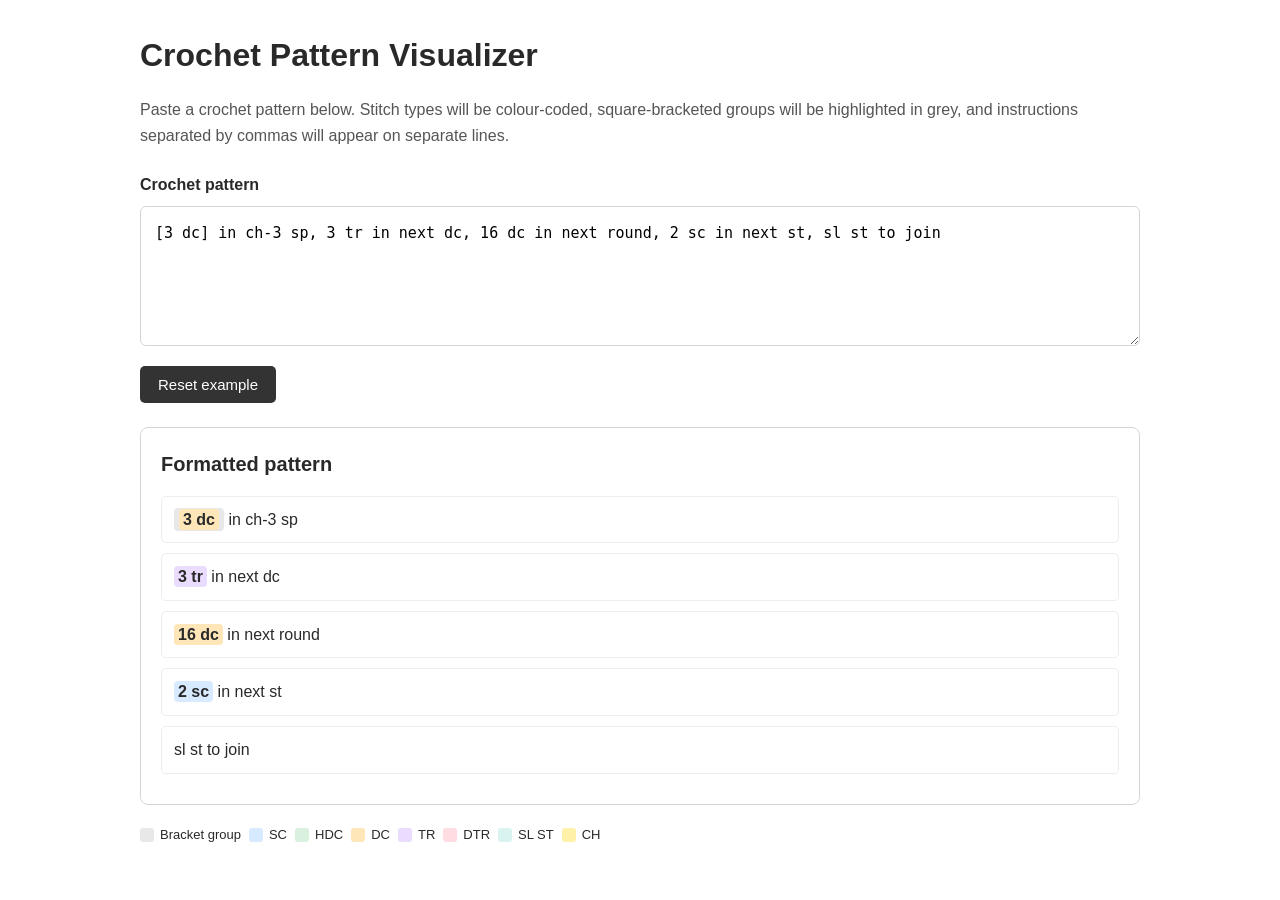
==== visualizer.html @ 1ea1aa79 "Create visualizer.html" ====
<!DOCTYPE html>
<html lang="en">
<head>
<meta charset="UTF-8">
<meta name="viewport" content="width=device-width, initial-scale=1.0">
<title>Crochet Pattern Visualizer</title>

<style>
/* How it works: Define the colours used for each stitch type and instruction group. */
:root {
    --group-grey: #e8e8e8;
    --sc-color: #d8eaff;
    --hdc-color: #d9f0df;
    --dc-color: #ffe6b8;
    --tr-color: #eadcff;
    --dtr-color: #ffdce2;
    --sl-st-color: #d9f3f0;
    --ch-color: #fff2a8;
    --default-color: #f3f3f3;
    --border-color: #d5d5d5;
}

body {
    font-family: Arial, sans-serif;
    max-width: 1000px;
    margin: 30px auto;
    padding: 0 20px;
    color: #292929;
    line-height: 1.6;
}

h1 {
    margin-bottom: 8px;
}

.description {
    color: #555;
    margin-bottom: 24px;
}

label {
    display: block;
    font-weight: bold;
    margin-bottom: 8px;
}

textarea {
    box-sizing: border-box;
    width: 100%;
    min-height: 140px;
    padding: 14px;
    font-family: monospace;
    font-size: 15px;
    line-height: 1.7;
    border: 1px solid var(--border-color);
    border-radius: 6px;
    resize: vertical;
}

button {
    margin: 12px 0 24px;
    padding: 10px 18px;
    border: 0;
    border-radius: 5px;
    background: #333;
    color: white;
    font-size: 15px;
    cursor: pointer;
}

button:hover {
    background: #555;
}

.preview {
    border: 1px solid var(--border-color);
    border-radius: 8px;
    padding: 20px;
    background: #fff;
}

.preview h2 {
    font-size: 20px;
    margin: 0 0 16px;
}

/* Each comma-separated instruction gets its own visual group. */
.instruction {
    display: block;
    margin: 0 0 10px;
    padding: 10px 12px;
    border: 1px solid #ededed;
    border-radius: 5px;
    background: #fff;
    overflow-wrap: anywhere;
}

/* Bracketed groups receive a neutral grey background. */
.bracket-group {
    background: var(--group-grey);
    border-radius: 4px;
    padding: 3px 5px;
    box-decoration-break: clone;
    -webkit-box-decoration-break: clone;
}

/* Highlight the count and stitch abbreviation together. */
.stitch {
    display: inline;
    padding: 2px 4px;
    border-radius: 4px;
    font-weight: bold;
    box-decoration-break: clone;
    -webkit-box-decoration-break: clone;
}

.st-sc  { background: var(--sc-color); }
.st-hdc { background: var(--hdc-color); }
.st-dc  { background: var(--dc-color); }
.st-tr  { background: var(--tr-color); }
.st-dtr { background: var(--dtr-color); }
.st-sl  { background: var(--sl-st-color); }
.st-ch  { background: var(--ch-color); }

.stitch-legend {
    display: flex;
    flex-wrap: wrap;
    gap: 8px;
    margin-top: 20px;
}

.legend-item {
    display: inline-flex;
    align-items: center;
    gap: 6px;
    font-size: 13px;
}

.legend-swatch {
    display: inline-block;
    width: 14px;
    height: 14px;
    border-radius: 3px;
}

.legend-group { background: var(--group-grey); }
.legend-sc { background: var(--sc-color); }
.legend-hdc { background: var(--hdc-color); }
.legend-dc { background: var(--dc-color); }
.legend-tr { background: var(--tr-color); }
.legend-dtr { background: var(--dtr-color); }
.legend-sl { background: var(--sl-st-color); }
.legend-ch { background: var(--ch-color); }

@media (max-width: 600px) {
    body {
        margin: 15px auto;
        padding: 0 12px;
    }

    .preview {
        padding: 12px;
    }

    .instruction {
        padding: 9px;
    }
}
</style>
</head>

<body>

<h1>Crochet Pattern Visualizer</h1>

<p class="description">
    Paste a crochet pattern below. Stitch types will be colour-coded,
    square-bracketed groups will be highlighted in grey, and instructions
    separated by commas will appear on separate lines.
</p>

<label for="patternInput">Crochet pattern</label>

<textarea id="patternInput" spellcheck="false">[3 dc] in ch-3 sp, 3 tr in next dc, 16 dc in next round, 2 sc in next st, sl st to join</textarea>

<button type="button" id="resetPattern">Reset example</button>

<section class="preview" aria-live="polite">
    <h2>Formatted pattern</h2>
    <div id="patternOutput"></div>
</section>

<div class="stitch-legend" aria-label="Stitch colour legend">
    <span class="legend-item">
        <span class="legend-swatch legend-group"></span>Bracket group
    </span>
    <span class="legend-item">
        <span class="legend-swatch legend-sc"></span>SC
    </span>
    <span class="legend-item">
        <span class="legend-swatch legend-hdc"></span>HDC
    </span>
    <span class="legend-item">
        <span class="legend-swatch legend-dc"></span>DC
    </span>
    <span class="legend-item">
        <span class="legend-swatch legend-tr"></span>TR
    </span>
    <span class="legend-item">
        <span class="legend-swatch legend-dtr"></span>DTR
    </span>
    <span class="legend-item">
        <span class="legend-swatch legend-sl"></span>SL ST
    </span>
    <span class="legend-item">
        <span class="legend-swatch legend-ch"></span>CH
    </span>
</div>

<script>
/*
Purpose: Convert plain crochet instructions into a colour-coded,
readable pattern preview.

How it works:
1. Split instructions at commas that are outside square brackets.
2. Hide square brackets and highlight their contents in grey.
3. Detect stitch abbreviations and their associated stitch counts.
4. Render the formatted instructions safely using DOM elements.
*/

const patternInput = document.getElementById("patternInput");
const patternOutput = document.getElementById("patternOutput");
const resetButton = document.getElementById("resetPattern");

const examplePattern =
    "[3 dc] in ch-3 sp, 3 tr in next dc, 16 dc in next round, 2 sc in next st, sl st to join";

/* Match longer stitch abbreviations before shorter ones. */
const stitchTypes = [
    {
        name: "dtr",
        pattern: "dtr",
        className: "st-dtr"
    },
    {
        name: "tr",
        pattern: "tr",
        className: "st-tr"
    },
    {
        name: "hdc",
        pattern: "hdc",
        className: "st-hdc"
    },
    {
        name: "dc",
        pattern: "dc",
        className: "st-dc"
    },
    {
        name: "sc",
        pattern: "sc",
        className: "st-sc"
    },
    {
        name: "sl st",
        pattern: "sl\\s*st",
        className: "st-sl"
    },
    {
        name: "ch",
        pattern: "ch",
        className: "st-ch"
    }
];

/* Split at commas only when outside square-bracketed groups. */
function splitInstructions(text) {
    const instructions = [];
    let current = "";
    let bracketDepth = 0;

    for (const character of text) {
        if (character === "[") {
            bracketDepth++;
            current += character;
        } else if (character === "]") {
            bracketDepth = Math.max(0, bracketDepth - 1);
            current += character;
        } else if (character === "," && bracketDepth === 0) {
            if (current.trim()) {
                instructions.push(current.trim());
            }
            current = "";
        } else {
            current += character;
        }
    }

    if (current.trim()) {
        instructions.push(current.trim());
    }

    return instructions;
}

/* Find the stitch abbreviation associated with each stitch count. */
function getStitchRegex() {
    const alternatives = stitchTypes
        .map(stitch => stitch.pattern)
        .join("|");

    return new RegExp(
        "(\\d+)\\s+(" + alternatives + ")(?![a-z])",
        "gi"
    );
}

/* Return the appropriate CSS class for a matched stitch. */
function getStitchClass(abbreviation) {
    const normalized = abbreviation
        .toLowerCase()
        .replace(/\s+/g, " ");

    const stitch = stitchTypes.find(item => {
        const regex = new RegExp(
            "^" + item.pattern + "$",
            "i"
        );
        return regex.test(normalized);
    });

    return stitch ? stitch.className : "";
}

/*
Render text in segments. Text nodes are used instead of inserting
pattern text as HTML, preventing pasted instructions from becoming markup.
*/
function renderHighlightedText(container, text) {
    const regex = getStitchRegex();
    let lastIndex = 0;
    let match;

    while ((match = regex.exec(text)) !== null) {
        if (match.index > lastIndex) {
            container.appendChild(
                document.createTextNode(
                    text.slice(lastIndex, match.index)
                )
            );
        }

        const stitch = document.createElement("span");
        stitch.className =
            "stitch " + getStitchClass(match[2]);

        stitch.textContent = match[0];
        container.appendChild(stitch);

        lastIndex = regex.lastIndex;
    }

    if (lastIndex < text.length) {
        container.appendChild(
            document.createTextNode(text.slice(lastIndex))
        );
    }
}

/* Hide brackets and apply grey highlighting to their contents. */
function renderInstruction(container, instruction) {
    let position = 0;

    while (position < instruction.length) {
        const openIndex = instruction.indexOf("[", position);

        if (openIndex === -1) {
            renderHighlightedText(
                container,
                instruction.slice(position)
            );
            break;
        }

        renderHighlightedText(
            container,
            instruction.slice(position, openIndex)
        );

        let depth = 1;
        let closeIndex = openIndex + 1;

        while (closeIndex < instruction.length && depth > 0) {
            if (instruction[closeIndex] === "[") depth++;
            if (instruction[closeIndex] === "]") depth--;
            closeIndex++;
        }

        const hasClosingBracket = depth === 0;
        const groupEnd = hasClosingBracket
            ? closeIndex - 1
            : instruction.length;

        const group = document.createElement("span");
        group.className = "bracket-group";

        renderHighlightedText(
            group,
            instruction.slice(openIndex + 1, groupEnd)
        );

        container.appendChild(group);

        position = hasClosingBracket
            ? closeIndex
            : instruction.length;
    }
}

/* Rebuild the preview whenever the input changes. */
function updatePreview() {
    patternOutput.replaceChildren();

    const instructions = splitInstructions(patternInput.value);

    instructions.forEach(instruction => {
        const line = document.createElement("div");
        line.className = "instruction";

        renderInstruction(line, instruction);

        patternOutput.appendChild(line);
    });
}

patternInput.addEventListener("input", updatePreview);

resetButton.addEventListener("click", () => {
    patternInput.value = examplePattern;
    updatePreview();
});

updatePreview();
</script>

</body>
</html>
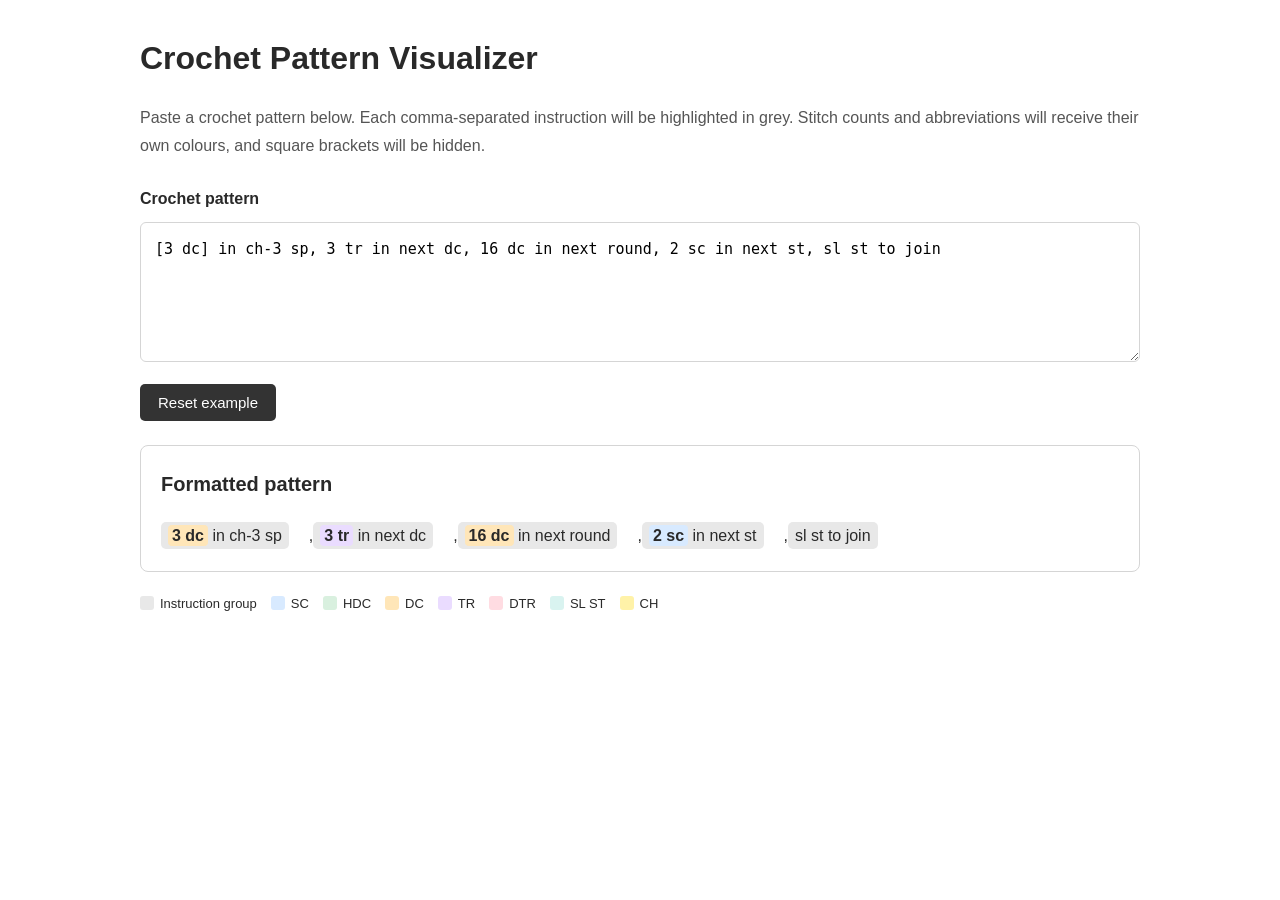
==== commit 3ffca003: "Update visualizer.html Update instruction groups" ====
--- a/visualizer.html
+++ b/visualizer.html
@@ -7,7 +7,7 @@
 <title>Crochet Pattern Visualizer</title>
 
 <style>
-/* How it works: Define the colours used for each stitch type and instruction group. */
+/* How it works: Define the colours used for stitches and instruction groups. */
 :root {
     --group-grey: #e8e8e8;
     --sc-color: #d8eaff;
@@ -17,7 +17,6 @@
     --dtr-color: #ffdce2;
     --sl-st-color: #d9f3f0;
     --ch-color: #fff2a8;
-    --default-color: #f3f3f3;
     --border-color: #d5d5d5;
 }
 
@@ -27,7 +26,7 @@
     margin: 30px auto;
     padding: 0 20px;
     color: #292929;
-    line-height: 1.6;
+    line-height: 1.8;
 }
 
 h1 {
@@ -73,6 +72,7 @@
     background: #555;
 }
 
+/* Pattern preview container. */
 .preview {
     border: 1px solid var(--border-color);
     border-radius: 8px;
@@ -82,30 +82,25 @@
 
 .preview h2 {
     font-size: 20px;
-    margin: 0 0 16px;
-}
-
-/* Each comma-separated instruction gets its own visual group. */
+    margin: 0 0 20px;
+}
+
+/*
+Each comma-separated instruction has a grey background.
+Instructions remain inline and wrap naturally.
+The 20px right margin separates adjacent instructions.
+*/
 .instruction {
-    display: block;
-    margin: 0 0 10px;
-    padding: 10px 12px;
-    border: 1px solid #ededed;
+    display: inline;
+    margin-right: 20px;
+    padding: 5px 7px;
     border-radius: 5px;
-    background: #fff;
-    overflow-wrap: anywhere;
-}
-
-/* Bracketed groups receive a neutral grey background. */
-.bracket-group {
     background: var(--group-grey);
-    border-radius: 4px;
-    padding: 3px 5px;
     box-decoration-break: clone;
     -webkit-box-decoration-break: clone;
 }
 
-/* Highlight the count and stitch abbreviation together. */
+/* Highlight stitch counts and abbreviations. */
 .stitch {
     display: inline;
     padding: 2px 4px;
@@ -123,10 +118,11 @@
 .st-sl  { background: var(--sl-st-color); }
 .st-ch  { background: var(--ch-color); }
 
+/* Colour legend. */
 .stitch-legend {
     display: flex;
     flex-wrap: wrap;
-    gap: 8px;
+    gap: 8px 14px;
     margin-top: 20px;
 }
 
@@ -162,10 +158,6 @@
     .preview {
         padding: 12px;
     }
-
-    .instruction {
-        padding: 9px;
-    }
 }
 </style>
 </head>
@@ -175,9 +167,9 @@
 <h1>Crochet Pattern Visualizer</h1>
 
 <p class="description">
-    Paste a crochet pattern below. Stitch types will be colour-coded,
-    square-bracketed groups will be highlighted in grey, and instructions
-    separated by commas will appear on separate lines.
+    Paste a crochet pattern below. Each comma-separated instruction
+    will be highlighted in grey. Stitch counts and abbreviations will
+    receive their own colours, and square brackets will be hidden.
 </p>
 
 <label for="patternInput">Crochet pattern</label>
@@ -193,41 +185,50 @@
 
 <div class="stitch-legend" aria-label="Stitch colour legend">
     <span class="legend-item">
-        <span class="legend-swatch legend-group"></span>Bracket group
-    </span>
-    <span class="legend-item">
-        <span class="legend-swatch legend-sc"></span>SC
-    </span>
-    <span class="legend-item">
-        <span class="legend-swatch legend-hdc"></span>HDC
-    </span>
-    <span class="legend-item">
-        <span class="legend-swatch legend-dc"></span>DC
-    </span>
-    <span class="legend-item">
-        <span class="legend-swatch legend-tr"></span>TR
-    </span>
-    <span class="legend-item">
-        <span class="legend-swatch legend-dtr"></span>DTR
-    </span>
-    <span class="legend-item">
-        <span class="legend-swatch legend-sl"></span>SL ST
-    </span>
-    <span class="legend-item">
-        <span class="legend-swatch legend-ch"></span>CH
+        <span class="legend-swatch legend-group"></span>
+        Instruction group
+    </span>
+    <span class="legend-item">
+        <span class="legend-swatch legend-sc"></span>
+        SC
+    </span>
+    <span class="legend-item">
+        <span class="legend-swatch legend-hdc"></span>
+        HDC
+    </span>
+    <span class="legend-item">
+        <span class="legend-swatch legend-dc"></span>
+        DC
+    </span>
+    <span class="legend-item">
+        <span class="legend-swatch legend-tr"></span>
+        TR
+    </span>
+    <span class="legend-item">
+        <span class="legend-swatch legend-dtr"></span>
+        DTR
+    </span>
+    <span class="legend-item">
+        <span class="legend-swatch legend-sl"></span>
+        SL ST
+    </span>
+    <span class="legend-item">
+        <span class="legend-swatch legend-ch"></span>
+        CH
     </span>
 </div>
 
 <script>
 /*
-Purpose: Convert plain crochet instructions into a colour-coded,
-readable pattern preview.
+Purpose: Convert crochet pattern text into a colour-coded,
+inline preview.
 
 How it works:
-1. Split instructions at commas that are outside square brackets.
-2. Hide square brackets and highlight their contents in grey.
-3. Detect stitch abbreviations and their associated stitch counts.
-4. Render the formatted instructions safely using DOM elements.
+1. Split instructions at commas outside square brackets.
+2. Apply a grey background to each complete instruction.
+3. Hide square brackets and preserve their grouped text.
+4. Highlight stitch counts and abbreviations.
+5. Keep instructions inline with 20px of spacing.
 */
 
 const patternInput = document.getElementById("patternInput");
@@ -237,7 +238,7 @@
 const examplePattern =
     "[3 dc] in ch-3 sp, 3 tr in next dc, 16 dc in next round, 2 sc in next st, sl st to join";
 
-/* Match longer stitch abbreviations before shorter ones. */
+/* Longer abbreviations must be checked before shorter ones. */
 const stitchTypes = [
     {
         name: "dtr",
@@ -276,7 +277,10 @@
     }
 ];
 
-/* Split at commas only when outside square-bracketed groups. */
+/*
+Split at commas only when outside square brackets.
+Nested brackets are supported.
+*/
 function splitInstructions(text) {
     const instructions = [];
     let current = "";
@@ -293,6 +297,7 @@
             if (current.trim()) {
                 instructions.push(current.trim());
             }
+
             current = "";
         } else {
             current += character;
@@ -306,7 +311,7 @@
     return instructions;
 }
 
-/* Find the stitch abbreviation associated with each stitch count. */
+/* Build a regular expression for supported stitch abbreviations. */
 function getStitchRegex() {
     const alternatives = stitchTypes
         .map(stitch => stitch.pattern)
@@ -318,7 +323,7 @@
     );
 }
 
-/* Return the appropriate CSS class for a matched stitch. */
+/* Identify the CSS class associated with a stitch abbreviation. */
 function getStitchClass(abbreviation) {
     const normalized = abbreviation
         .toLowerCase()
@@ -329,6 +334,7 @@
             "^" + item.pattern + "$",
             "i"
         );
+
         return regex.test(normalized);
     });
 
@@ -336,8 +342,8 @@
 }
 
 /*
-Render text in segments. Text nodes are used instead of inserting
-pattern text as HTML, preventing pasted instructions from becoming markup.
+Highlight recognized stitch counts and abbreviations.
+All other content is inserted as plain text.
 */
 function renderHighlightedText(container, text) {
     const regex = getStitchRegex();
@@ -370,7 +376,10 @@
     }
 }
 
-/* Hide brackets and apply grey highlighting to their contents. */
+/*
+Hide square brackets and highlight their contents.
+The enclosing instruction retains its grey background.
+*/
 function renderInstruction(container, instruction) {
     let position = 0;
 
@@ -393,13 +402,23 @@
         let depth = 1;
         let closeIndex = openIndex + 1;
 
-        while (closeIndex < instruction.length && depth > 0) {
-            if (instruction[closeIndex] === "[") depth++;
-            if (instruction[closeIndex] === "]") depth--;
+        while (
+            closeIndex < instruction.length &&
+            depth > 0
+        ) {
+            if (instruction[closeIndex] === "[") {
+                depth++;
+            }
+
+            if (instruction[closeIndex] === "]") {
+                depth--;
+            }
+
             closeIndex++;
         }
 
         const hasClosingBracket = depth === 0;
+
         const groupEnd = hasClosingBracket
             ? closeIndex - 1
             : instruction.length;
@@ -420,29 +439,38 @@
     }
 }
 
-/* Rebuild the preview whenever the input changes. */
+/* Render instructions inline, separated by commas and 20px spacing. */
 function updatePreview() {
     patternOutput.replaceChildren();
 
     const instructions = splitInstructions(patternInput.value);
 
-    instructions.forEach(instruction => {
-        const line = document.createElement("div");
-        line.className = "instruction";
-
-        renderInstruction(line, instruction);
-
-        patternOutput.appendChild(line);
+    instructions.forEach((instruction, index) => {
+        const group = document.createElement("span");
+        group.className = "instruction";
+
+        renderInstruction(group, instruction);
+
+        patternOutput.appendChild(group);
+
+        if (index < instructions.length - 1) {
+            patternOutput.appendChild(
+                document.createTextNode(",")
+            );
+        }
     });
 }
 
+/* Update the preview whenever the pattern is edited. */
 patternInput.addEventListener("input", updatePreview);
 
+/* Restore the original sample pattern. */
 resetButton.addEventListener("click", () => {
     patternInput.value = examplePattern;
     updatePreview();
 });
 
+/* Display the initial pattern. */
 updatePreview();
 </script>
 
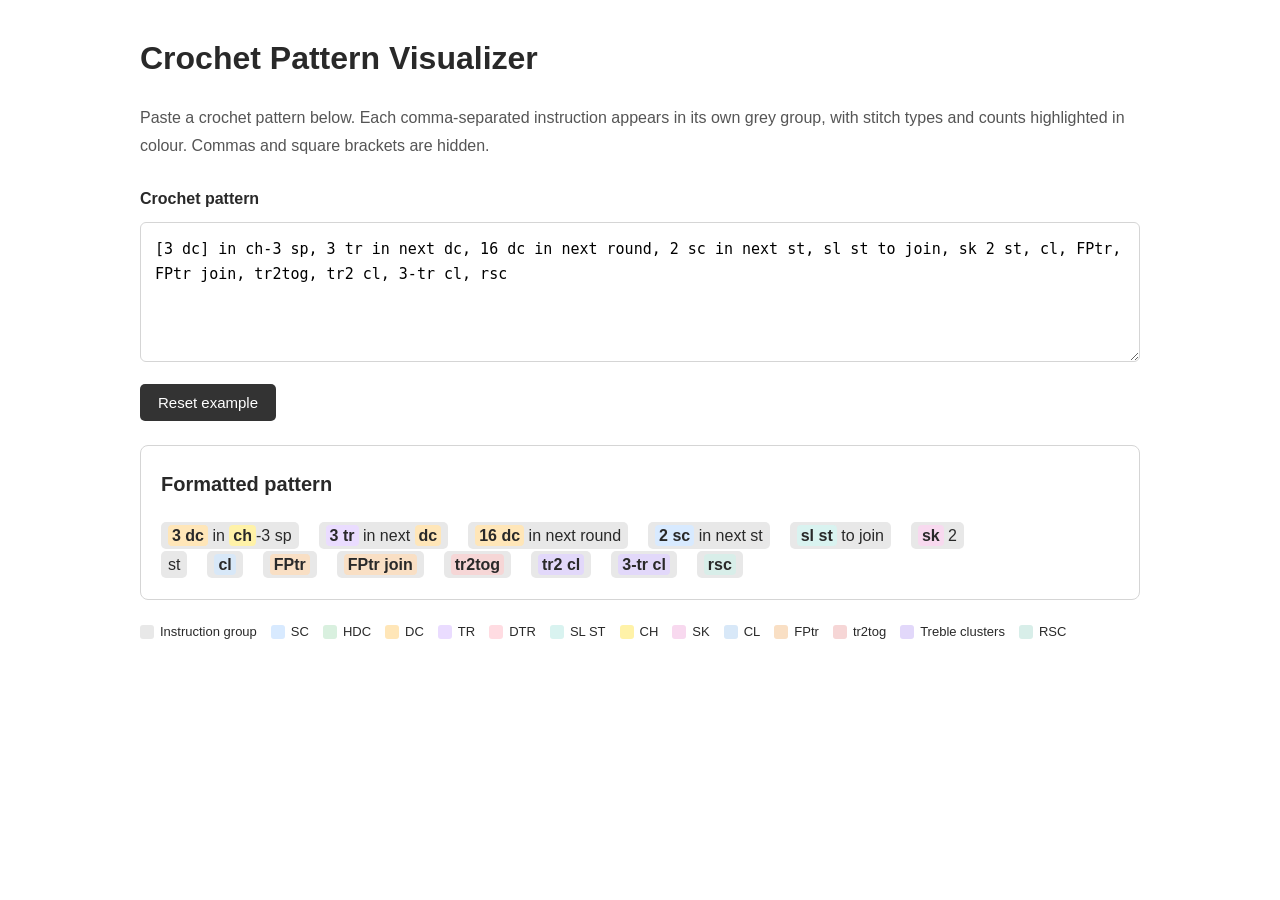
==== commit c25e028f: "Update visualizer.html add additional stitches" ====
--- a/visualizer.html
+++ b/visualizer.html
@@ -7,7 +7,7 @@
 <title>Crochet Pattern Visualizer</title>
 
 <style>
-/* How it works: Define the colours used for stitches and instruction groups. */
+/* How it works: Each stitch type has its own colour, while each instruction group has a grey background. */
 :root {
     --group-grey: #e8e8e8;
     --sc-color: #d8eaff;
@@ -17,6 +17,12 @@
     --dtr-color: #ffdce2;
     --sl-st-color: #d9f3f0;
     --ch-color: #fff2a8;
+    --sk-color: #f8d9ef;
+    --cl-color: #d8e8f8;
+    --fptr-color: #f9dfc4;
+    --tr2tog-color: #f6d6d6;
+    --tr-cl-color: #e2d8fa;
+    --rsc-color: #d8eee9;
     --border-color: #d5d5d5;
 }
 
@@ -72,7 +78,6 @@
     background: #555;
 }
 
-/* Pattern preview container. */
 .preview {
     border: 1px solid var(--border-color);
     border-radius: 8px;
@@ -85,11 +90,7 @@
     margin: 0 0 20px;
 }
 
-/*
-Each comma-separated instruction has a grey background.
-Instructions remain inline and wrap naturally.
-The 20px right margin separates adjacent instructions.
-*/
+/* Each comma-separated instruction becomes an inline grey group. */
 .instruction {
     display: inline;
     margin-right: 20px;
@@ -110,15 +111,21 @@
     -webkit-box-decoration-break: clone;
 }
 
-.st-sc  { background: var(--sc-color); }
-.st-hdc { background: var(--hdc-color); }
-.st-dc  { background: var(--dc-color); }
-.st-tr  { background: var(--tr-color); }
-.st-dtr { background: var(--dtr-color); }
-.st-sl  { background: var(--sl-st-color); }
-.st-ch  { background: var(--ch-color); }
-
-/* Colour legend. */
+.st-sc     { background: var(--sc-color); }
+.st-hdc    { background: var(--hdc-color); }
+.st-dc     { background: var(--dc-color); }
+.st-tr     { background: var(--tr-color); }
+.st-dtr    { background: var(--dtr-color); }
+.st-sl     { background: var(--sl-st-color); }
+.st-ch     { background: var(--ch-color); }
+.st-sk     { background: var(--sk-color); }
+.st-cl     { background: var(--cl-color); }
+.st-fptr   { background: var(--fptr-color); }
+.st-tr2tog { background: var(--tr2tog-color); }
+.st-trcl   { background: var(--tr-cl-color); }
+.st-rsc    { background: var(--rsc-color); }
+
+/* Stitch colour legend. */
 .stitch-legend {
     display: flex;
     flex-wrap: wrap;
@@ -140,14 +147,20 @@
     border-radius: 3px;
 }
 
-.legend-group { background: var(--group-grey); }
-.legend-sc { background: var(--sc-color); }
-.legend-hdc { background: var(--hdc-color); }
-.legend-dc { background: var(--dc-color); }
-.legend-tr { background: var(--tr-color); }
-.legend-dtr { background: var(--dtr-color); }
-.legend-sl { background: var(--sl-st-color); }
-.legend-ch { background: var(--ch-color); }
+.legend-group  { background: var(--group-grey); }
+.legend-sc     { background: var(--sc-color); }
+.legend-hdc    { background: var(--hdc-color); }
+.legend-dc     { background: var(--dc-color); }
+.legend-tr     { background: var(--tr-color); }
+.legend-dtr    { background: var(--dtr-color); }
+.legend-sl     { background: var(--sl-st-color); }
+.legend-ch     { background: var(--ch-color); }
+.legend-sk     { background: var(--sk-color); }
+.legend-cl     { background: var(--cl-color); }
+.legend-fptr   { background: var(--fptr-color); }
+.legend-tr2tog { background: var(--tr2tog-color); }
+.legend-trcl   { background: var(--tr-cl-color); }
+.legend-rsc    { background: var(--rsc-color); }
 
 @media (max-width: 600px) {
     body {
@@ -168,13 +181,13 @@
 
 <p class="description">
     Paste a crochet pattern below. Each comma-separated instruction
-    will be highlighted in grey. Stitch counts and abbreviations will
-    receive their own colours, and square brackets will be hidden.
+    appears in its own grey group, with stitch types and counts
+    highlighted in colour. Commas and square brackets are hidden.
 </p>
 
 <label for="patternInput">Crochet pattern</label>
 
-<textarea id="patternInput" spellcheck="false">[3 dc] in ch-3 sp, 3 tr in next dc, 16 dc in next round, 2 sc in next st, sl st to join</textarea>
+<textarea id="patternInput" spellcheck="false">[3 dc] in ch-3 sp, 3 tr in next dc, 16 dc in next round, 2 sc in next st, sl st to join, sk 2 st, cl, FPtr, FPtr join, tr2tog, tr2 cl, 3-tr cl, rsc</textarea>
 
 <button type="button" id="resetPattern">Reset example</button>
 
@@ -216,19 +229,42 @@
         <span class="legend-swatch legend-ch"></span>
         CH
     </span>
+    <span class="legend-item">
+        <span class="legend-swatch legend-sk"></span>
+        SK
+    </span>
+    <span class="legend-item">
+        <span class="legend-swatch legend-cl"></span>
+        CL
+    </span>
+    <span class="legend-item">
+        <span class="legend-swatch legend-fptr"></span>
+        FPtr
+    </span>
+    <span class="legend-item">
+        <span class="legend-swatch legend-tr2tog"></span>
+        tr2tog
+    </span>
+    <span class="legend-item">
+        <span class="legend-swatch legend-trcl"></span>
+        Treble clusters
+    </span>
+    <span class="legend-item">
+        <span class="legend-swatch legend-rsc"></span>
+        RSC
+    </span>
 </div>
 
 <script>
 /*
-Purpose: Convert crochet pattern text into a colour-coded,
-inline preview.
+Purpose: Format crochet patterns into inline, colour-coded instructions.
 
 How it works:
 1. Split instructions at commas outside square brackets.
-2. Apply a grey background to each complete instruction.
-3. Hide square brackets and preserve their grouped text.
-4. Highlight stitch counts and abbreviations.
-5. Keep instructions inline with 20px of spacing.
+2. Hide commas and square brackets in the preview.
+3. Give each instruction a grey background and 20px spacing.
+4. Highlight recognized stitches, with or without a stitch count.
+5. Match longer stitch names before shorter abbreviations.
 */
 
 const patternInput = document.getElementById("patternInput");
@@ -236,26 +272,74 @@
 const resetButton = document.getElementById("resetPattern");
 
 const examplePattern =
-    "[3 dc] in ch-3 sp, 3 tr in next dc, 16 dc in next round, 2 sc in next st, sl st to join";
-
-/* Longer abbreviations must be checked before shorter ones. */
+    "[3 dc] in ch-3 sp, 3 tr in next dc, 16 dc in next round, 2 sc in next st, sl st to join, sk 2 st, cl, FPtr, FPtr join, tr2tog, tr2 cl, 3-tr cl, rsc";
+
+/*
+Stitch definitions are ordered from more specific to less specific.
+The regex is case-insensitive, so FPtr and fptr are both recognized.
+*/
 const stitchTypes = [
+    {
+        name: "3-tr cl",
+        pattern: "3\\s*-\\s*tr\\s+cl",
+        className: "st-trcl"
+    },
+    {
+        name: "tr2 cl",
+        pattern: "tr2\\s+cl",
+        className: "st-trcl"
+    },
+    {
+        name: "FPtr join",
+        pattern: "fptr\\s+join",
+        className: "st-fptr"
+    },
+    {
+        name: "tr2tog",
+        pattern: "tr2tog",
+        className: "st-tr2tog"
+    },
+    {
+        name: "FPtr",
+        pattern: "fptr",
+        className: "st-fptr"
+    },
+    {
+        name: "sl st",
+        pattern: "sl\\s*st",
+        className: "st-sl"
+    },
+    {
+        name: "hdc",
+        pattern: "hdc",
+        className: "st-hdc"
+    },
     {
         name: "dtr",
         pattern: "dtr",
         className: "st-dtr"
     },
     {
+        name: "rsc",
+        pattern: "rsc",
+        className: "st-rsc"
+    },
+    {
+        name: "sk",
+        pattern: "sk",
+        className: "st-sk"
+    },
+    {
+        name: "cl",
+        pattern: "cl",
+        className: "st-cl"
+    },
+    {
         name: "tr",
         pattern: "tr",
         className: "st-tr"
     },
     {
-        name: "hdc",
-        pattern: "hdc",
-        className: "st-hdc"
-    },
-    {
         name: "dc",
         pattern: "dc",
         className: "st-dc"
@@ -266,11 +350,6 @@
         className: "st-sc"
     },
     {
-        name: "sl st",
-        pattern: "sl\\s*st",
-        className: "st-sl"
-    },
-    {
         name: "ch",
         pattern: "ch",
         className: "st-ch"
@@ -278,8 +357,8 @@
 ];
 
 /*
-Split at commas only when outside square brackets.
-Nested brackets are supported.
+Split the pattern at commas outside square brackets.
+Bracketed groups stay within the same instruction.
 */
 function splitInstructions(text) {
     const instructions = [];
@@ -311,23 +390,30 @@
     return instructions;
 }
 
-/* Build a regular expression for supported stitch abbreviations. */
+/*
+Build a regex that recognizes a stitch with an optional count.
+For example, it matches "3 dc", "dc", "sl st", and "FPtr join".
+*/
 function getStitchRegex() {
     const alternatives = stitchTypes
         .map(stitch => stitch.pattern)
         .join("|");
 
     return new RegExp(
-        "(\\d+)\\s+(" + alternatives + ")(?![a-z])",
+        "(?<![A-Za-z0-9])" +
+        "(?:(\\d+)\\s+)?" +
+        "(" + alternatives + ")" +
+        "(?![A-Za-z])",
         "gi"
     );
 }
 
-/* Identify the CSS class associated with a stitch abbreviation. */
+/* Find the CSS class for a matched stitch abbreviation. */
 function getStitchClass(abbreviation) {
     const normalized = abbreviation
         .toLowerCase()
-        .replace(/\s+/g, " ");
+        .replace(/\s+/g, " ")
+        .replace(/\s*-\s*/g, "-");
 
     const stitch = stitchTypes.find(item => {
         const regex = new RegExp(
@@ -342,8 +428,9 @@
 }
 
 /*
-Highlight recognized stitch counts and abbreviations.
-All other content is inserted as plain text.
+Highlight stitch abbreviations and their counts.
+Use text nodes for all unmatched text to prevent pasted HTML
+from being interpreted as markup.
 */
 function renderHighlightedText(container, text) {
     const regex = getStitchRegex();
@@ -377,8 +464,8 @@
 }
 
 /*
-Hide square brackets and highlight their contents.
-The enclosing instruction retains its grey background.
+Hide square brackets while retaining their contents.
+Nested square-bracket groups are supported.
 */
 function renderInstruction(container, instruction) {
     let position = 0;
@@ -423,15 +510,12 @@
             ? closeIndex - 1
             : instruction.length;
 
-        const group = document.createElement("span");
-        group.className = "bracket-group";
-
-        renderHighlightedText(
-            group,
-            instruction.slice(openIndex + 1, groupEnd)
+        const bracketContent = instruction.slice(
+            openIndex + 1,
+            groupEnd
         );
 
-        container.appendChild(group);
+        renderHighlightedText(container, bracketContent);
 
         position = hasClosingBracket
             ? closeIndex
@@ -439,38 +523,35 @@
     }
 }
 
-/* Render instructions inline, separated by commas and 20px spacing. */
+/*
+Render each instruction as a grey inline group.
+Commas are used for parsing but are not displayed.
+*/
 function updatePreview() {
     patternOutput.replaceChildren();
 
     const instructions = splitInstructions(patternInput.value);
 
-    instructions.forEach((instruction, index) => {
+    instructions.forEach(instruction => {
         const group = document.createElement("span");
         group.className = "instruction";
 
         renderInstruction(group, instruction);
 
         patternOutput.appendChild(group);
-
-        if (index < instructions.length - 1) {
-            patternOutput.appendChild(
-                document.createTextNode(",")
-            );
-        }
     });
 }
 
-/* Update the preview whenever the pattern is edited. */
+/* Refresh the preview when the user edits the pattern. */
 patternInput.addEventListener("input", updatePreview);
 
-/* Restore the original sample pattern. */
+/* Restore the sample pattern. */
 resetButton.addEventListener("click", () => {
     patternInput.value = examplePattern;
     updatePreview();
 });
 
-/* Display the initial pattern. */
+/* Display the initial preview. */
 updatePreview();
 </script>
 
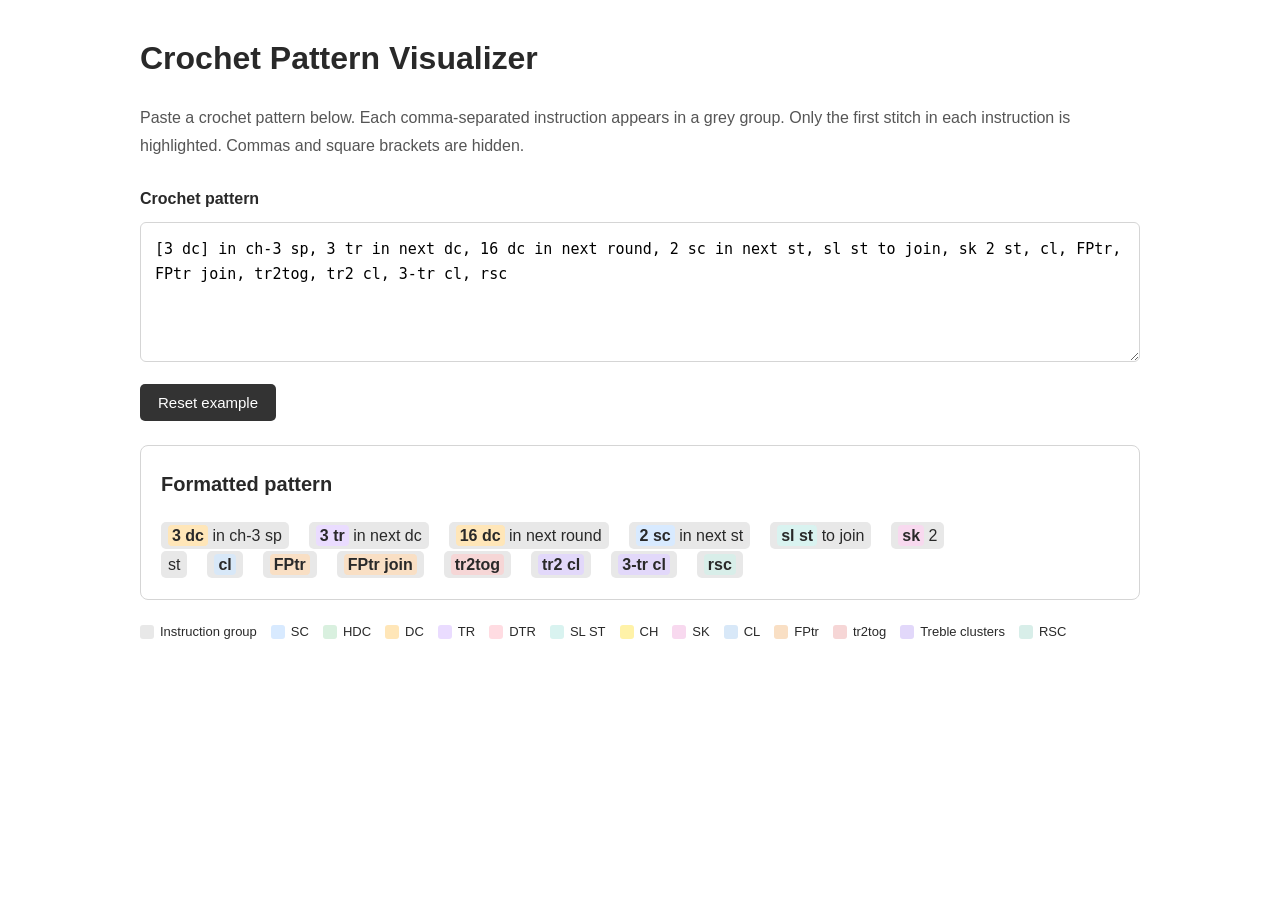
==== commit 3084ef0c: "Update visualizer.html highlight first stitch only." ====
--- a/visualizer.html
+++ b/visualizer.html
@@ -7,7 +7,7 @@
 <title>Crochet Pattern Visualizer</title>
 
 <style>
-/* How it works: Each stitch type has its own colour, while each instruction group has a grey background. */
+/* How it works: Grey instruction groups contain one colour-highlighted stitch. */
 :root {
     --group-grey: #e8e8e8;
     --sc-color: #d8eaff;
@@ -90,7 +90,7 @@
     margin: 0 0 20px;
 }
 
-/* Each comma-separated instruction becomes an inline grey group. */
+/* Each instruction stays inline with 20px spacing. */
 .instruction {
     display: inline;
     margin-right: 20px;
@@ -101,7 +101,7 @@
     -webkit-box-decoration-break: clone;
 }
 
-/* Highlight stitch counts and abbreviations. */
+/* Only the first stitch in each instruction receives this styling. */
 .stitch {
     display: inline;
     padding: 2px 4px;
@@ -181,8 +181,8 @@
 
 <p class="description">
     Paste a crochet pattern below. Each comma-separated instruction
-    appears in its own grey group, with stitch types and counts
-    highlighted in colour. Commas and square brackets are hidden.
+    appears in a grey group. Only the first stitch in each instruction
+    is highlighted. Commas and square brackets are hidden.
 </p>
 
 <label for="patternInput">Crochet pattern</label>
@@ -202,56 +202,43 @@
         Instruction group
     </span>
     <span class="legend-item">
-        <span class="legend-swatch legend-sc"></span>
-        SC
-    </span>
-    <span class="legend-item">
-        <span class="legend-swatch legend-hdc"></span>
-        HDC
-    </span>
-    <span class="legend-item">
-        <span class="legend-swatch legend-dc"></span>
-        DC
-    </span>
-    <span class="legend-item">
-        <span class="legend-swatch legend-tr"></span>
-        TR
-    </span>
-    <span class="legend-item">
-        <span class="legend-swatch legend-dtr"></span>
-        DTR
-    </span>
-    <span class="legend-item">
-        <span class="legend-swatch legend-sl"></span>
-        SL ST
-    </span>
-    <span class="legend-item">
-        <span class="legend-swatch legend-ch"></span>
-        CH
-    </span>
-    <span class="legend-item">
-        <span class="legend-swatch legend-sk"></span>
-        SK
-    </span>
-    <span class="legend-item">
-        <span class="legend-swatch legend-cl"></span>
-        CL
-    </span>
-    <span class="legend-item">
-        <span class="legend-swatch legend-fptr"></span>
-        FPtr
-    </span>
-    <span class="legend-item">
-        <span class="legend-swatch legend-tr2tog"></span>
-        tr2tog
-    </span>
-    <span class="legend-item">
-        <span class="legend-swatch legend-trcl"></span>
-        Treble clusters
-    </span>
-    <span class="legend-item">
-        <span class="legend-swatch legend-rsc"></span>
-        RSC
+        <span class="legend-swatch legend-sc"></span>SC
+    </span>
+    <span class="legend-item">
+        <span class="legend-swatch legend-hdc"></span>HDC
+    </span>
+    <span class="legend-item">
+        <span class="legend-swatch legend-dc"></span>DC
+    </span>
+    <span class="legend-item">
+        <span class="legend-swatch legend-tr"></span>TR
+    </span>
+    <span class="legend-item">
+        <span class="legend-swatch legend-dtr"></span>DTR
+    </span>
+    <span class="legend-item">
+        <span class="legend-swatch legend-sl"></span>SL ST
+    </span>
+    <span class="legend-item">
+        <span class="legend-swatch legend-ch"></span>CH
+    </span>
+    <span class="legend-item">
+        <span class="legend-swatch legend-sk"></span>SK
+    </span>
+    <span class="legend-item">
+        <span class="legend-swatch legend-cl"></span>CL
+    </span>
+    <span class="legend-item">
+        <span class="legend-swatch legend-fptr"></span>FPtr
+    </span>
+    <span class="legend-item">
+        <span class="legend-swatch legend-tr2tog"></span>tr2tog
+    </span>
+    <span class="legend-item">
+        <span class="legend-swatch legend-trcl"></span>Treble clusters
+    </span>
+    <span class="legend-item">
+        <span class="legend-swatch legend-rsc"></span>RSC
     </span>
 </div>
 
@@ -262,9 +249,9 @@
 How it works:
 1. Split instructions at commas outside square brackets.
 2. Hide commas and square brackets in the preview.
-3. Give each instruction a grey background and 20px spacing.
-4. Highlight recognized stitches, with or without a stitch count.
-5. Match longer stitch names before shorter abbreviations.
+3. Apply a grey background to each complete instruction.
+4. Highlight only the first recognized stitch in each instruction.
+5. Preserve the stitch count and abbreviation in the highlight.
 */
 
 const patternInput = document.getElementById("patternInput");
@@ -274,10 +261,7 @@
 const examplePattern =
     "[3 dc] in ch-3 sp, 3 tr in next dc, 16 dc in next round, 2 sc in next st, sl st to join, sk 2 st, cl, FPtr, FPtr join, tr2tog, tr2 cl, 3-tr cl, rsc";
 
-/*
-Stitch definitions are ordered from more specific to less specific.
-The regex is case-insensitive, so FPtr and fptr are both recognized.
-*/
+/* Match longer and more specific stitch names before shorter ones. */
 const stitchTypes = [
     {
         name: "3-tr cl",
@@ -356,10 +340,7 @@
     }
 ];
 
-/*
-Split the pattern at commas outside square brackets.
-Bracketed groups stay within the same instruction.
-*/
+/* Split instructions at commas outside square-bracket groups. */
 function splitInstructions(text) {
     const instructions = [];
     let current = "";
@@ -391,8 +372,8 @@
 }
 
 /*
-Build a regex that recognizes a stitch with an optional count.
-For example, it matches "3 dc", "dc", "sl st", and "FPtr join".
+Recognize a stitch abbreviation, optionally preceded by a count.
+Examples: "3 dc", "dc", "sl st", "FPtr join", "tr2tog".
 */
 function getStitchRegex() {
     const alternatives = stitchTypes
@@ -408,7 +389,7 @@
     );
 }
 
-/* Find the CSS class for a matched stitch abbreviation. */
+/* Return the CSS class associated with a recognized stitch. */
 function getStitchClass(abbreviation) {
     const normalized = abbreviation
         .toLowerCase()
@@ -428,64 +409,81 @@
 }
 
 /*
-Highlight stitch abbreviations and their counts.
-Use text nodes for all unmatched text to prevent pasted HTML
-from being interpreted as markup.
+Render a text segment and highlight its first stitch if one has
+not already been highlighted in the current instruction.
+
+Returns true if a stitch has been highlighted in this segment
+or in a previous segment of the same instruction.
 */
-function renderHighlightedText(container, text) {
+function renderHighlightedText(container, text, alreadyHighlighted) {
+    if (alreadyHighlighted || !text) {
+        container.appendChild(document.createTextNode(text));
+        return alreadyHighlighted;
+    }
+
     const regex = getStitchRegex();
-    let lastIndex = 0;
-    let match;
-
-    while ((match = regex.exec(text)) !== null) {
-        if (match.index > lastIndex) {
-            container.appendChild(
-                document.createTextNode(
-                    text.slice(lastIndex, match.index)
-                )
-            );
-        }
-
-        const stitch = document.createElement("span");
-        stitch.className =
-            "stitch " + getStitchClass(match[2]);
-
-        stitch.textContent = match[0];
-        container.appendChild(stitch);
-
-        lastIndex = regex.lastIndex;
-    }
-
-    if (lastIndex < text.length) {
+    const match = regex.exec(text);
+
+    /* No stitch found, so leave the text unchanged. */
+    if (!match) {
+        container.appendChild(document.createTextNode(text));
+        return false;
+    }
+
+    /* Add all text before the first stitch without highlighting it. */
+    if (match.index > 0) {
         container.appendChild(
-            document.createTextNode(text.slice(lastIndex))
+            document.createTextNode(text.slice(0, match.index))
         );
     }
+
+    /* Highlight the first stitch and its count, if present. */
+    const stitch = document.createElement("span");
+    stitch.className = "stitch " + getStitchClass(match[2]);
+    stitch.textContent = match[0];
+
+    container.appendChild(stitch);
+
+    /* Leave every following stitch in this segment unhighlighted. */
+    if (regex.lastIndex < text.length) {
+        container.appendChild(
+            document.createTextNode(text.slice(regex.lastIndex))
+        );
+    }
+
+    return true;
 }
 
 /*
-Hide square brackets while retaining their contents.
-Nested square-bracket groups are supported.
+Hide square brackets and preserve their contents.
+The first-stitch tracking is shared across the whole instruction,
+including text inside and outside brackets.
 */
 function renderInstruction(container, instruction) {
     let position = 0;
+    let firstStitchHighlighted = false;
 
     while (position < instruction.length) {
         const openIndex = instruction.indexOf("[", position);
 
+        /* No more bracket groups remain. */
         if (openIndex === -1) {
-            renderHighlightedText(
+            firstStitchHighlighted = renderHighlightedText(
                 container,
-                instruction.slice(position)
+                instruction.slice(position),
+                firstStitchHighlighted
             );
             break;
         }
 
-        renderHighlightedText(
+        /* Render text before the next opening bracket. */
+        firstStitchHighlighted = renderHighlightedText(
             container,
-            instruction.slice(position, openIndex)
+            instruction.slice(position, openIndex),
+            firstStitchHighlighted
         );
 
+        /* Find the matching closing bracket, supporting nesting. */
         let depth = 1;
         let closeIndex = openIndex + 1;
 
@@ -510,12 +508,12 @@
             ? closeIndex - 1
             : instruction.length;
 
-        const bracketContent = instruction.slice(
-            openIndex + 1,
-            groupEnd
+        /* Render bracket contents without showing the brackets. */
+        firstStitchHighlighted = renderHighlightedText(
+            container,
+            instruction.slice(openIndex + 1, groupEnd),
+            firstStitchHighlighted
         );
-
-        renderHighlightedText(container, bracketContent);
 
         position = hasClosingBracket
             ? closeIndex
@@ -523,10 +521,7 @@
     }
 }
 
-/*
-Render each instruction as a grey inline group.
-Commas are used for parsing but are not displayed.
-*/
+/* Render each instruction inline without displaying commas. */
 function updatePreview() {
     patternOutput.replaceChildren();
 
@@ -542,16 +537,16 @@
     });
 }
 
-/* Refresh the preview when the user edits the pattern. */
+/* Refresh the preview whenever the pattern changes. */
 patternInput.addEventListener("input", updatePreview);
 
-/* Restore the sample pattern. */
+/* Restore the original example. */
 resetButton.addEventListener("click", () => {
     patternInput.value = examplePattern;
     updatePreview();
 });
 
-/* Display the initial preview. */
+/* Render the initial pattern. */
 updatePreview();
 </script>
 
